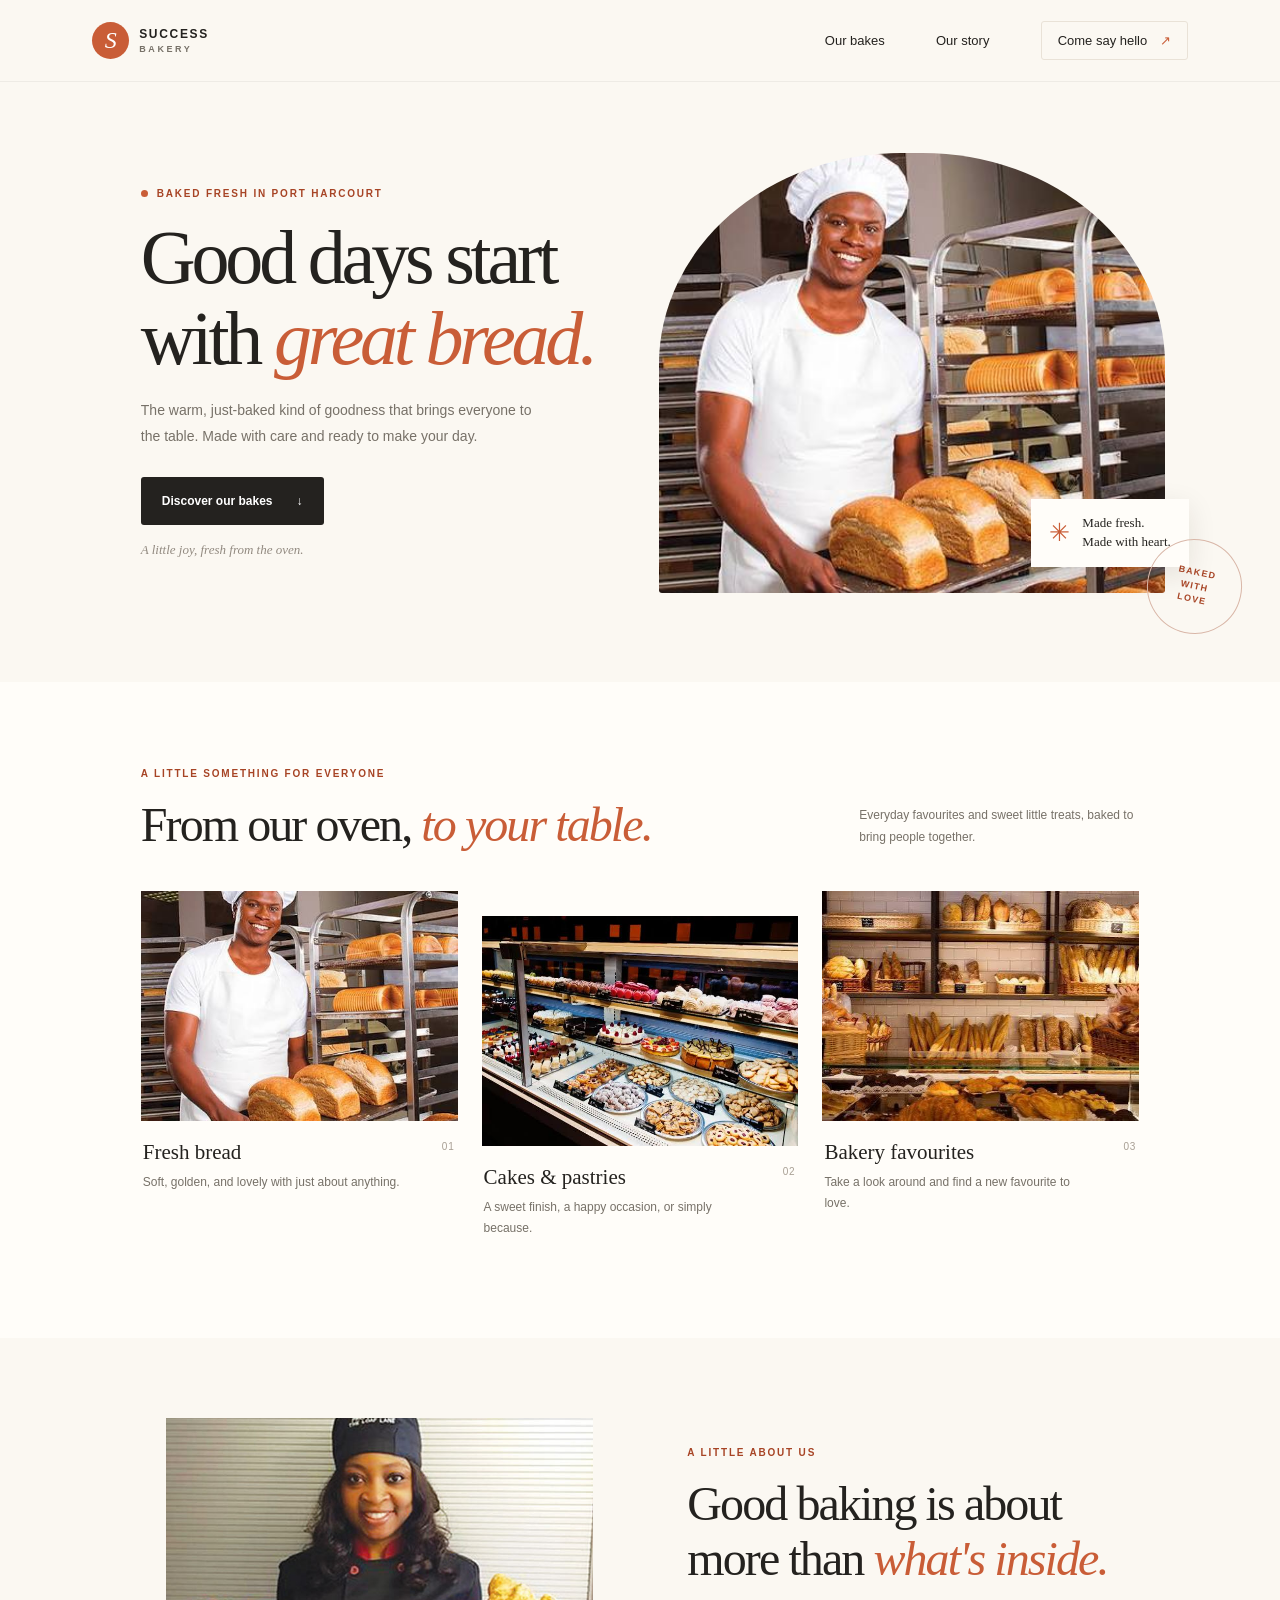
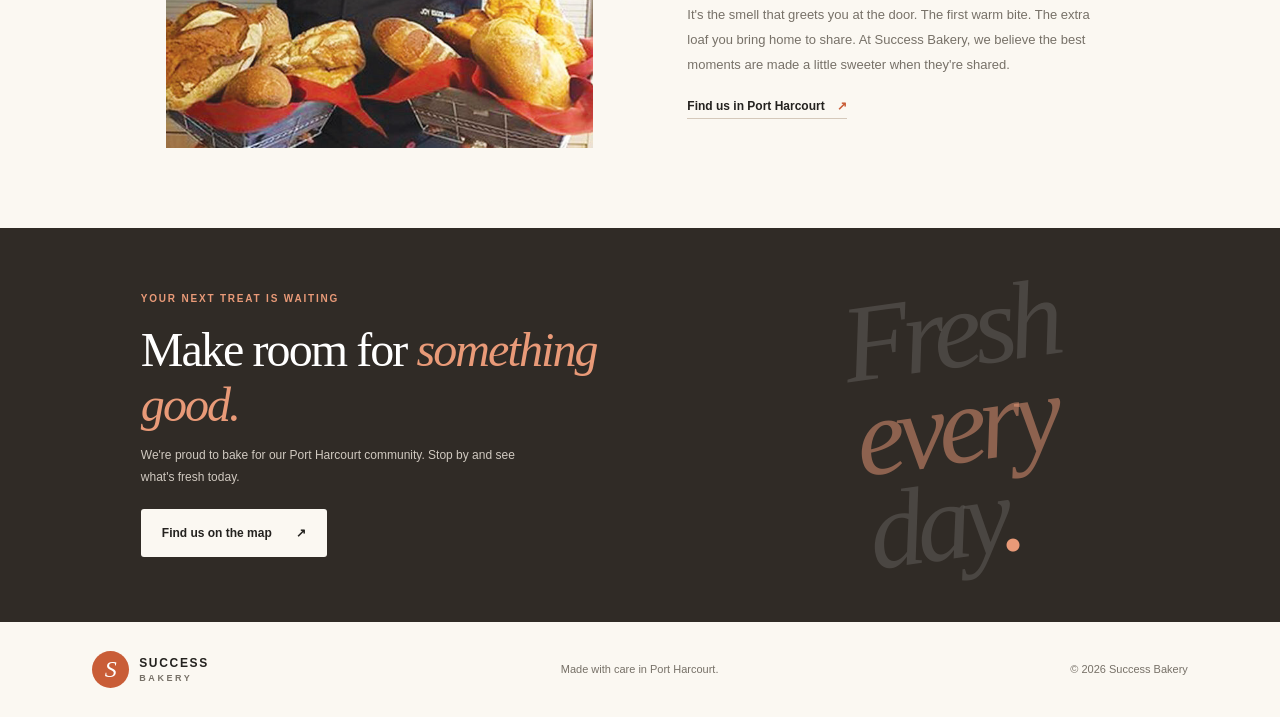
==== index.html @ 051691df "website application codes" ====
<!doctype html>
<html lang="en">
  <head>
    <meta charset="utf-8">
    <meta name="viewport" content="width=device-width, initial-scale=1">
    <meta name="theme-color" content="#fbf8f2">
    <meta name="description" content="Freshly baked bread, cakes and pastries from Success Bakery in Port Harcourt.">
    <title>Success Bakery | Fresh from our oven</title>
    <link rel="stylesheet" href="index.css">
    <script src="index.js" defer></script>
  </head>
  <body>
    <header class="site-header">
      <a class="brand" href="#home" aria-label="Success Bakery home">
        <span class="brand-mark" aria-hidden="true">S</span>
        <span class="brand-name">SUCCESS <span>BAKERY</span></span>
      </a>

      <button class="menu-toggle" type="button" aria-expanded="false" aria-controls="site-nav">
        <span class="menu-toggle-label">Menu</span>
        <span class="menu-toggle-icon" aria-hidden="true"></span>
      </button>

      <nav class="site-nav" id="site-nav" aria-label="Main navigation">
        <a href="#our-bakes">Our bakes</a>
        <a href="#our-story">Our story</a>
        <a class="nav-cta" href="#visit">Come say hello <span aria-hidden="true">↗</span></a>
      </nav>
    </header>

    <main>
      <section class="hero" id="home">
        <div class="hero-copy">
          <p class="eyebrow"><span aria-hidden="true"></span> Baked fresh in Port Harcourt</p>
          <h1>Good days start with <span>great bread.</span></h1>
          <p class="hero-intro">The warm, just-baked kind of goodness that brings everyone to the table. Made with care and ready to make your day.</p>
          <a class="button button-dark" href="#our-bakes">Discover our bakes <span aria-hidden="true">↓</span></a>
          <p class="hero-note">A little joy, fresh from the oven.</p>
        </div>
        <div class="hero-image-wrap">
          <img class="hero-image" src="bakery-image-1.jpg" alt="Baker holding freshly baked loaves in the bakery">
          <div class="image-note"><span class="image-note-icon" aria-hidden="true">✳</span><span>Made fresh.<br>Made with heart.</span></div>
        </div>
        <div class="hero-stamp" aria-hidden="true">BAKED<br>WITH<br>LOVE</div>
      </section>

      <section class="bakes section-wrap" id="our-bakes">
        <div class="section-heading">
          <div>
            <p class="eyebrow">A little something for everyone</p>
            <h2>From our oven, <span>to your table.</span></h2>
          </div>
          <p>Everyday favourites and sweet little treats, baked to bring people together.</p>
        </div>

        <div class="bake-grid">
          <article class="bake-card">
            <div class="bake-image"><img src="bakery-image-1.jpg" alt="Golden loaves of freshly baked bread" loading="lazy"></div>
            <div class="bake-card-copy"><span class="card-number">01</span><h3>Fresh bread</h3><p>Soft, golden, and lovely with just about anything.</p></div>
          </article>
          <article class="bake-card bake-card-raised">
            <div class="bake-image"><img src="bakery-image-4.jpg" alt="Colourful cakes and pastries in a bakery display" loading="lazy"></div>
            <div class="bake-card-copy"><span class="card-number">02</span><h3>Cakes &amp; pastries</h3><p>A sweet finish, a happy occasion, or simply because.</p></div>
          </article>
          <article class="bake-card">
            <div class="bake-image"><img src="bakery-image-3.jpg" alt="A bakery counter filled with fresh baked goods" loading="lazy"></div>
            <div class="bake-card-copy"><span class="card-number">03</span><h3>Bakery favourites</h3><p>Take a look around and find a new favourite to love.</p></div>
          </article>
        </div>
      </section>

      <section class="story" id="our-story">
        <div class="story-image"><img src="bakery-image-2.jpg" alt="Baker proudly sharing a selection of fresh bread" loading="lazy"></div>
        <div class="story-copy">
          <p class="eyebrow">A little about us</p>
          <h2>Good baking is about more than <span>what's inside.</span></h2>
          <p>It's the smell that greets you at the door. The first warm bite. The extra loaf you bring home to share. At Success Bakery, we believe the best moments are made a little sweeter when they're shared.</p>
          <a class="text-link" href="#visit">Find us in Port Harcourt <span aria-hidden="true">↗</span></a>
        </div>
      </section>

      <section class="visit section-wrap" id="visit">
        <div class="visit-copy">
          <p class="eyebrow">Your next treat is waiting</p>
          <h2>Make room for <span>something good.</span></h2>
          <p>We're proud to bake for our Port Harcourt community. Stop by and see what's fresh today.</p>
          <a class="button button-light" href="https://www.google.com/maps/search/?api=1&amp;query=Success+Bakery+Port+Harcourt" target="_blank" rel="noopener noreferrer">Find us on the map <span aria-hidden="true">↗</span></a>
        </div>
        <div class="visit-decoration" aria-hidden="true">Fresh<br><span>every</span><br>day<span class="decoration-dot">.</span></div>
      </section>
    </main>

    <footer class="site-footer">
      <a class="brand footer-brand" href="#home" aria-label="Success Bakery home">
        <span class="brand-mark" aria-hidden="true">S</span>
        <span class="brand-name">SUCCESS <span>BAKERY</span></span>
      </a>
      <p>Made with care in Port Harcourt.</p>
      <p class="copyright">&copy; <span id="current-year">2026</span> Success Bakery</p>
    </footer>
  </body>
</html>
---- index.css ----
:root {
  color-scheme: light;
  --cream: #fbf8f2;
  --paper: #fffdf9;
  --ink: #24221f;
  --muted: #777168;
  --orange: #c95d37;
  --orange-dark: #a74425;
  --line: #e9e2d7;
  --serif: Georgia, "Times New Roman", serif;
  --sans: Arial, Helvetica, sans-serif;
}

* {
  box-sizing: border-box;
}

html {
  scroll-behavior: smooth;
}

body {
  margin: 0;
  background: var(--cream);
  color: var(--ink);
  font-family: var(--sans);
  -webkit-font-smoothing: antialiased;
}

a {
  color: inherit;
  text-decoration: none;
}

img {
  display: block;
  width: 100%;
}

.site-header,
.site-footer {
  display: flex;
  align-items: center;
  justify-content: space-between;
  padding: 20px 7.2%;
}

.site-header {
  position: relative;
  z-index: 2;
  min-height: 82px;
  border-bottom: 1px solid rgba(36, 34, 31, 0.06);
}

.brand {
  display: inline-flex;
  align-items: center;
  gap: 10px;
}

.brand-mark {
  display: grid;
  width: 37px;
  height: 37px;
  place-items: center;
  border-radius: 50%;
  background: var(--orange);
  color: white;
  font-family: var(--serif);
  font-size: 24px;
  font-style: italic;
}

.brand-name {
  font-size: 12px;
  font-weight: 700;
  letter-spacing: 0.14em;
}

.brand-name span {
  display: block;
  margin-top: 3px;
  color: var(--muted);
  font-size: 9px;
  letter-spacing: 0.29em;
}

.site-nav {
  display: flex;
  align-items: center;
  gap: clamp(24px, 4vw, 56px);
  font-size: 13px;
  font-weight: 500;
}

.site-nav > a:not(.nav-cta):hover,
.text-link:hover {
  color: var(--orange-dark);
}

.nav-cta {
  padding: 11px 16px;
  border: 1px solid var(--line);
  border-radius: 3px;
}

.nav-cta span,
.text-link span {
  margin-left: 9px;
  color: var(--orange);
}

.menu-toggle {
  display: none;
}

.hero {
  position: relative;
  display: grid;
  min-height: 600px;
  grid-template-columns: 0.95fr 1.05fr;
  align-items: center;
  gap: 6%;
  overflow: hidden;
  padding: 70px 9% 88px 11%;
}

.hero-copy {
  position: relative;
  z-index: 1;
  max-width: 500px;
}

.eyebrow {
  margin: 0 0 18px;
  color: var(--orange-dark);
  font-size: 10px;
  font-weight: 700;
  letter-spacing: 0.18em;
  text-transform: uppercase;
}

.hero .eyebrow {
  display: flex;
  align-items: center;
  gap: 9px;
}

.hero .eyebrow span {
  width: 7px;
  height: 7px;
  border-radius: 50%;
  background: var(--orange);
}

h1,
h2,
h3,
p {
  margin-top: 0;
}

h1,
h2 {
  font-family: var(--serif);
  font-weight: 500;
}

h1 {
  max-width: 520px;
  margin-bottom: 20px;
  font-size: clamp(48px, 6vw, 76px);
  letter-spacing: -0.055em;
  line-height: 1.06;
}

h1 span,
h2 span {
  color: var(--orange);
  font-style: italic;
}

.hero-intro {
  max-width: 400px;
  margin-bottom: 28px;
  color: var(--muted);
  font-size: 14px;
  line-height: 1.8;
}

.button {
  display: inline-flex;
  min-height: 48px;
  align-items: center;
  justify-content: center;
  gap: 24px;
  padding: 0 20px;
  border: 1px solid transparent;
  border-radius: 3px;
  font-size: 12px;
  font-weight: 600;
  transition: background-color 160ms ease, transform 160ms ease;
}

.button:hover {
  transform: translateY(-2px);
}

.button-dark {
  background: var(--ink);
  color: white;
}

.button-dark:hover {
  background: #403b34;
}

.hero-note {
  margin: 17px 0 0;
  color: #928a80;
  font-family: var(--serif);
  font-size: 13px;
  font-style: italic;
}

.hero-image-wrap {
  position: relative;
  height: min(440px, 48vw);
  min-height: 330px;
}

.hero-image {
  height: 100%;
  object-fit: cover;
  object-position: center 42%;
  border-radius: 48% 48% 3px 3px;
}

.image-note {
  position: absolute;
  right: -24px;
  bottom: 26px;
  display: flex;
  align-items: center;
  gap: 12px;
  padding: 15px 18px;
  background: var(--paper);
  box-shadow: 0 8px 28px rgba(40, 31, 23, 0.1);
  font-family: var(--serif);
  font-size: 13px;
  line-height: 1.45;
}

.image-note-icon {
  color: var(--orange);
  font-size: 25px;
}

.hero-stamp {
  position: absolute;
  right: 3%;
  bottom: 48px;
  display: grid;
  width: 95px;
  height: 95px;
  place-content: center;
  border: 1px solid #d9b7a8;
  border-radius: 50%;
  color: var(--orange-dark);
  font-size: 9px;
  font-weight: 700;
  letter-spacing: 0.14em;
  line-height: 1.5;
  text-align: center;
  transform: rotate(12deg);
}

.section-wrap {
  padding-right: 11%;
  padding-left: 11%;
}

.bakes {
  padding-top: 86px;
  padding-bottom: 100px;
  background: var(--paper);
}

.section-heading {
  display: flex;
  align-items: end;
  justify-content: space-between;
  gap: 30px;
  margin-bottom: 39px;
}

.section-heading h2,
.story h2,
.visit h2 {
  margin-bottom: 0;
  font-size: clamp(34px, 4vw, 48px);
  letter-spacing: -0.04em;
  line-height: 1.15;
}

.section-heading > p {
  max-width: 280px;
  margin-bottom: 4px;
  color: var(--muted);
  font-size: 12px;
  line-height: 1.8;
}

.bake-grid {
  display: grid;
  grid-template-columns: repeat(3, minmax(0, 1fr));
  gap: 24px;
}

.bake-card-raised {
  margin-top: 25px;
}

.bake-image {
  height: 230px;
  overflow: hidden;
  background: #eee5d9;
}

.bake-image img {
  height: 100%;
  object-fit: cover;
  transition: transform 280ms ease;
}

.bake-card:hover .bake-image img {
  transform: scale(1.04);
}

.bake-card:first-child .bake-image img {
  object-position: center 63%;
}

.bake-card-copy {
  position: relative;
  padding: 19px 2px 0;
}

.card-number {
  position: absolute;
  top: 20px;
  right: 3px;
  color: #a89f94;
  font-size: 10px;
  letter-spacing: 0.08em;
}

.bake-card h3 {
  margin-bottom: 7px;
  font-family: var(--serif);
  font-size: 21px;
  font-weight: 500;
}

.bake-card p {
  max-width: 270px;
  margin-bottom: 0;
  color: var(--muted);
  font-size: 12px;
  line-height: 1.7;
}

.story {
  display: grid;
  min-height: 490px;
  grid-template-columns: 1fr 1fr;
  align-items: center;
  gap: 10%;
  padding: 80px 13%;
}

.story-image {
  height: 330px;
  overflow: hidden;
  background: #eadfd1;
}

.story-image img {
  height: 100%;
  object-fit: cover;
  object-position: center 37%;
}

.story-copy {
  max-width: 440px;
}

.story h2 {
  margin-bottom: 17px;
}

.story-copy > p:not(.eyebrow) {
  margin-bottom: 19px;
  color: var(--muted);
  font-size: 13px;
  line-height: 1.9;
}

.text-link {
  display: inline-block;
  padding-bottom: 5px;
  border-bottom: 1px solid #d5c9bb;
  font-size: 12px;
  font-weight: 600;
}

.visit {
  position: relative;
  display: flex;
  min-height: 310px;
  align-items: center;
  justify-content: space-between;
  overflow: hidden;
  padding-top: 55px;
  padding-bottom: 55px;
  background: #302b26;
  color: white;
}

.visit-copy {
  position: relative;
  z-index: 1;
  max-width: 480px;
}

.visit .eyebrow {
  color: #e99a78;
}

.visit h2 {
  margin-bottom: 13px;
}

.visit h2 span {
  color: #e99a78;
}

.visit-copy > p:not(.eyebrow) {
  max-width: 390px;
  margin-bottom: 20px;
  color: #d0c9c0;
  font-size: 12px;
  line-height: 1.8;
}

.button-light {
  background: var(--cream);
  color: var(--ink);
}

.button-light:hover {
  background: #f0e5d8;
}

.visit-decoration {
  margin-right: 7%;
  color: rgba(255, 255, 255, 0.13);
  font-family: var(--serif);
  font-size: clamp(55px, 9vw, 110px);
  font-style: italic;
  letter-spacing: -0.07em;
  line-height: 0.86;
  transform: rotate(-8deg);
}

.visit-decoration span {
  color: rgba(233, 154, 120, 0.5);
}

.visit-decoration .decoration-dot {
  color: #e99a78;
}

.site-footer {
  min-height: 95px;
  gap: 20px;
  padding-top: 19px;
  padding-bottom: 19px;
}

.error-page {
  display: flex;
  min-height: 100vh;
  flex-direction: column;
  align-items: flex-start;
  justify-content: center;
  padding: 60px max(8%, calc((100vw - 960px) / 2));
}

.error-page .brand {
  margin-bottom: 100px;
}

.error-page h1 {
  max-width: 650px;
  margin-bottom: 16px;
}

.error-message {
  max-width: 430px;
  margin-bottom: 25px;
  color: var(--muted);
  font-size: 14px;
  line-height: 1.8;
}

.site-footer > p {
  margin: 0;
  color: var(--muted);
  font-size: 11px;
}

.copyright {
  text-align: right;
}

:focus-visible {
  outline: 3px solid #df8a66;
  outline-offset: 4px;
}

@media (max-width: 760px) {
  .site-header {
    min-height: 72px;
    padding: 14px 6%;
  }

  .menu-toggle {
    display: inline-flex;
    align-items: center;
    gap: 10px;
    padding: 9px 0 9px 12px;
    border: 0;
    background: transparent;
    color: var(--ink);
    font: 600 12px var(--sans);
    cursor: pointer;
  }

  .menu-toggle-icon,
  .menu-toggle-icon::before,
  .menu-toggle-icon::after {
    display: block;
    width: 18px;
    height: 1px;
    background: currentColor;
  }

  .menu-toggle-icon {
    position: relative;
  }

  .menu-toggle-icon::before,
  .menu-toggle-icon::after {
    position: absolute;
    left: 0;
    content: "";
  }

  .menu-toggle-icon::before {
    top: -6px;
  }

  .menu-toggle-icon::after {
    top: 6px;
  }

  .site-nav {
    position: absolute;
    top: 100%;
    right: 0;
    left: 0;
    display: none;
    align-items: stretch;
    gap: 0;
    padding: 8px 6% 18px;
    border-bottom: 1px solid var(--line);
    background: var(--cream);
  }

  .site-nav.is-open {
    display: flex;
    flex-direction: column;
  }

  .site-nav > a {
    padding: 13px 0;
  }

  .site-nav .nav-cta {
    align-self: flex-start;
    margin-top: 6px;
    padding: 11px 14px;
  }

  .hero {
    min-height: auto;
    grid-template-columns: 1fr;
    gap: 38px;
    padding: 57px 7% 76px;
  }

  .hero-copy {
    max-width: 600px;
  }

  h1 {
    max-width: 480px;
    font-size: clamp(48px, 12vw, 68px);
  }

  .hero-image-wrap {
    width: 86%;
    height: min(390px, 82vw);
    min-height: 280px;
    margin-left: auto;
  }

  .hero-stamp {
    right: auto;
    bottom: 30px;
    left: 5%;
    width: 78px;
    height: 78px;
    font-size: 8px;
  }

  .section-wrap {
    padding-right: 7%;
    padding-left: 7%;
  }

  .bakes {
    padding-top: 64px;
    padding-bottom: 70px;
  }

  .section-heading {
    display: block;
    margin-bottom: 30px;
  }

  .section-heading > p {
    margin-top: 13px;
  }

  .bake-grid {
    grid-template-columns: repeat(2, minmax(0, 1fr));
    gap: 28px 18px;
  }

  .bake-card-raised {
    margin-top: 0;
  }

  .bake-card:last-child {
    grid-column: 1 / -1;
  }

  .bake-card:last-child .bake-image {
    height: 250px;
  }

  .story {
    grid-template-columns: 1fr;
    gap: 29px;
    padding: 65px 8%;
  }

  .story-image {
    height: min(340px, 75vw);
  }

  .visit {
    min-height: 335px;
  }

  .visit-decoration {
    position: absolute;
    right: -5%;
    bottom: 15px;
    margin: 0;
    font-size: 75px;
  }

  .site-footer {
    flex-wrap: wrap;
    padding-right: 6%;
    padding-left: 6%;
  }
}

@media (max-width: 480px) {
  .error-page {
    padding: 40px 7%;
  }

  .error-page .brand {
    margin-bottom: 75px;
  }

  .hero {
    padding-top: 45px;
  }

  .hero-image-wrap {
    width: 90%;
    min-height: 260px;
  }

  .image-note {
    right: -12px;
    bottom: 15px;
    padding: 11px 13px;
    font-size: 11px;
  }

  .section-heading h2,
  .story h2,
  .visit h2 {
    font-size: 36px;
  }

  .bake-grid {
    grid-template-columns: 1fr;
    gap: 26px;
  }

  .bake-card:last-child {
    grid-column: auto;
  }

  .bake-image,
  .bake-card:last-child .bake-image {
    height: 230px;
  }

  .story {
    padding-right: 7%;
    padding-left: 7%;
  }

  .visit {
    padding-top: 52px;
    padding-bottom: 52px;
  }

  .visit-decoration {
    right: -9%;
    bottom: 23px;
    font-size: 59px;
  }

  .site-footer {
    justify-content: flex-start;
  }

  .site-footer > p {
    width: 100%;
  }

  .copyright {
    text-align: left;
  }
}

@media (prefers-reduced-motion: reduce) {
  *,
  *::before,
  *::after {
    scroll-behavior: auto !important;
    transition-duration: 0.01ms !important;
    animation-duration: 0.01ms !important;
  }
}
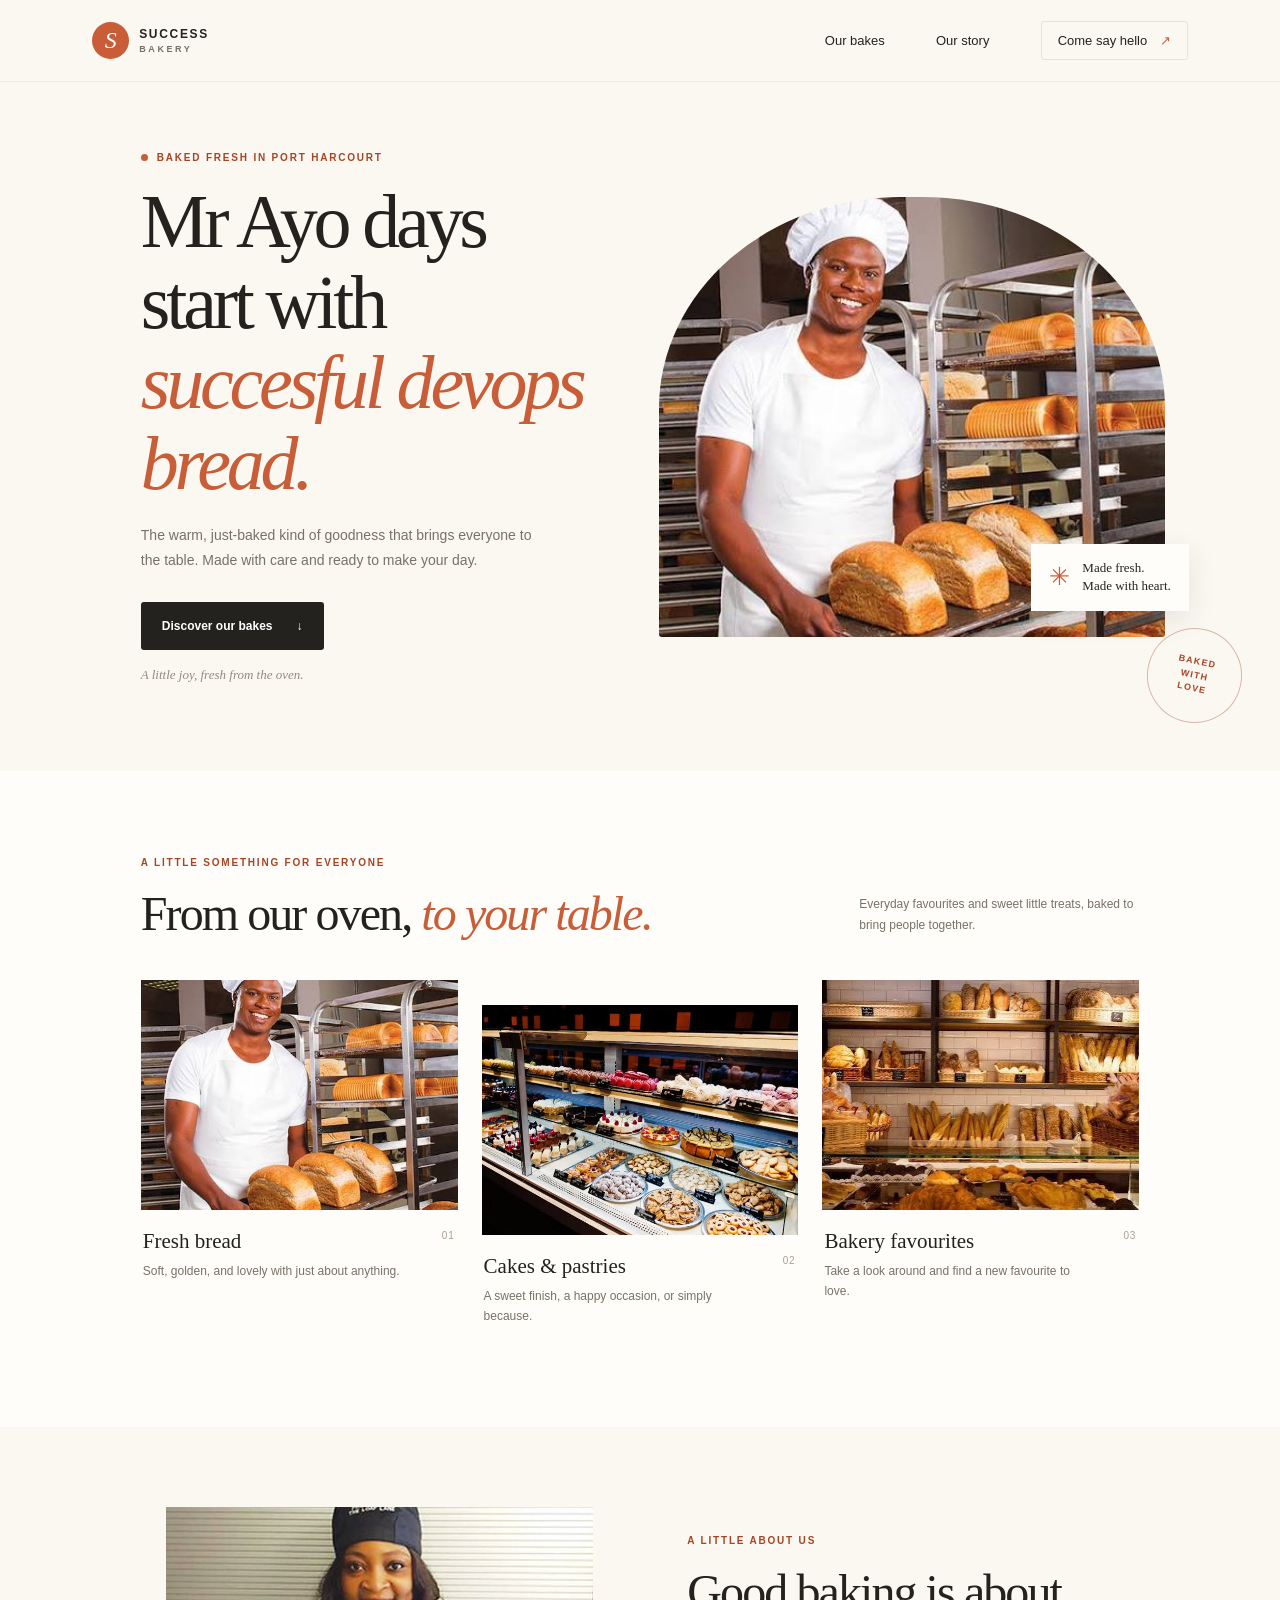
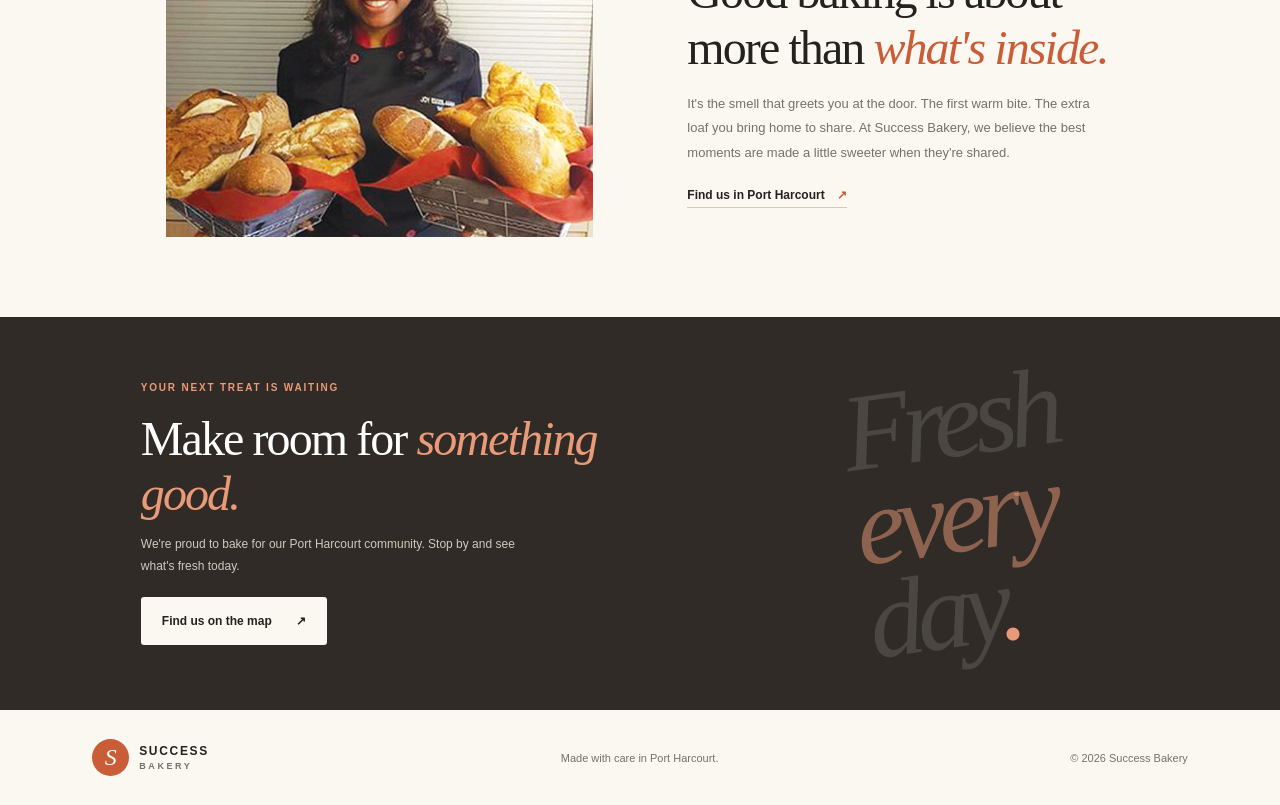
==== commit c27713f3: "updated the index.html" ====
--- a/index.html
+++ b/index.html
@@ -32,7 +32,7 @@
       <section class="hero" id="home">
         <div class="hero-copy">
           <p class="eyebrow"><span aria-hidden="true"></span> Baked fresh in Port Harcourt</p>
-          <h1>Good days start with <span>great bread.</span></h1>
+          <h1>Mr Ayo days start with <span>succesful devops bread.</span></h1>
           <p class="hero-intro">The warm, just-baked kind of goodness that brings everyone to the table. Made with care and ready to make your day.</p>
           <a class="button button-dark" href="#our-bakes">Discover our bakes <span aria-hidden="true">↓</span></a>
           <p class="hero-note">A little joy, fresh from the oven.</p>
